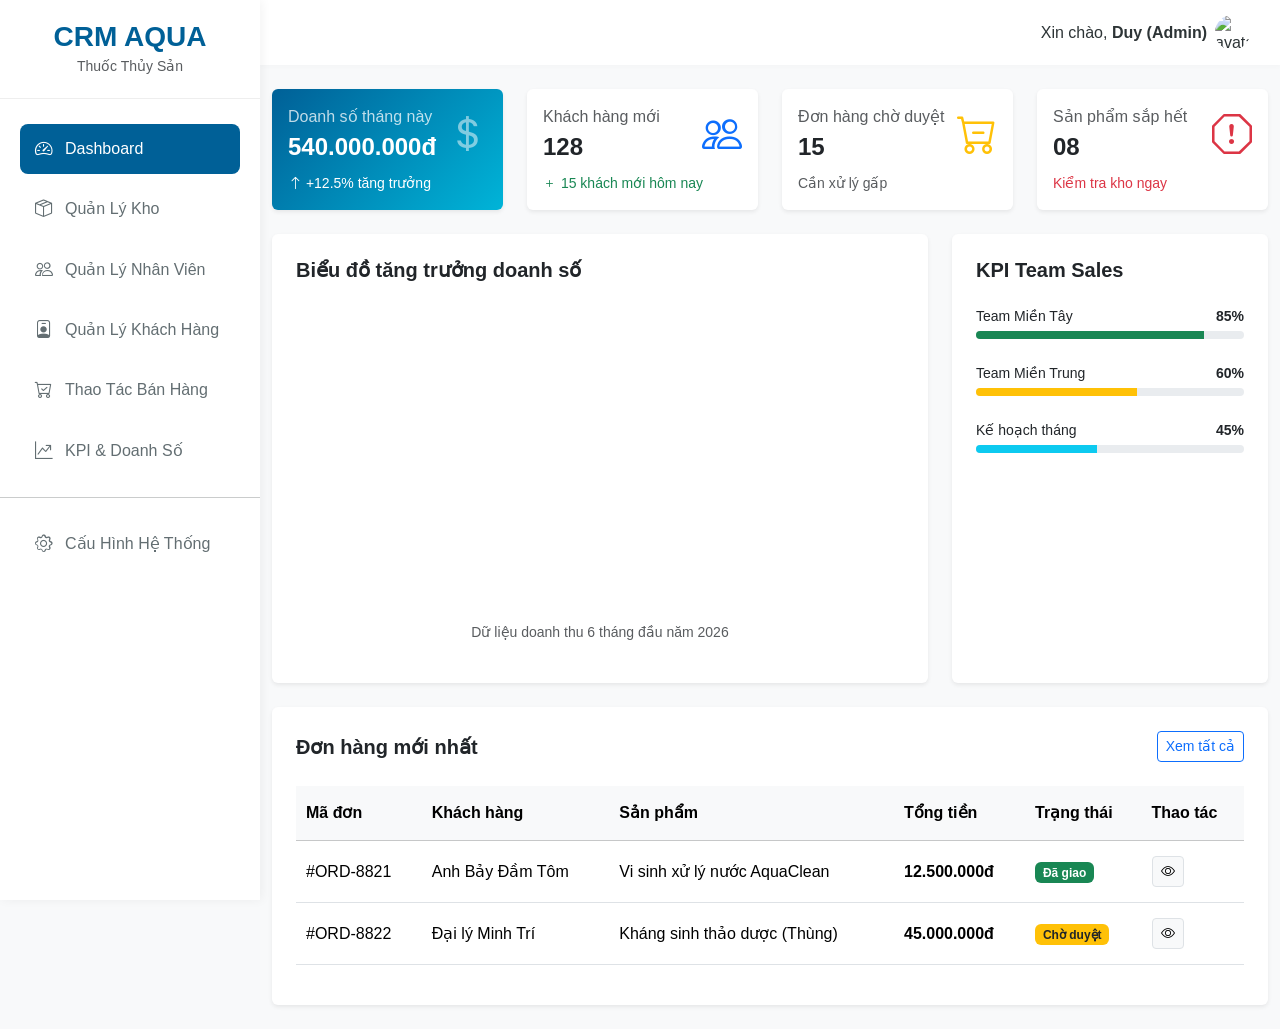
==== CRM_AQUA/index.html @ a815e549 "Giao Dien Ngay 1" ====
<!DOCTYPE html>
<html lang="en">

<head>
    <meta charset="UTF-8">
    <meta name="viewport" content="width=device-width, initial-scale=1.0">
    <title>CRM AQUA - Dashboard</title>

    <!-- Bootstrap 5 CSS & Icon -->
    <link href="https://cdn.jsdelivr.net/npm/bootstrap@5.3.0/dist/css/bootstrap.min.css" rel="stylesheet">
    <link rel="stylesheet" href="https://cdn.jsdelivr.net/npm/bootstrap-icons@1.11.1/font/bootstrap-icons.css">
    <script src="https://cdn.jsdelivr.net/npm/chart.js"></script>
    <link rel="stylesheet" href="assets/css/style.css">
</head>

<body>

    <!-- Container để Autoload Sidebar -->
    <div id="sidebar-container"></div>

    <main class="main-content">
        <div id="header-container"></div>

        <div class="container-fluid py-4">
            <!-- Hàng 1: Thống kê nhanh (Stats Cards) -->
            <div class="row">
                <div class="col-md-3 mb-4">
                    <div class="card border-0 shadow-sm p-3 bg-aqua-gradient text-white">
                        <div class="d-flex justify-content-between">
                            <div>
                                <p class="mb-1 opacity-75">Doanh số tháng này</p>
                                <h4 class="fw-bold mb-0">540.000.000đ</h4>
                            </div>
                            <div class="fs-1 opacity-50"><i class="bi bi-currency-dollar"></i></div>
                        </div>
                        <div class="mt-2 small"><i class="bi bi-arrow-up"></i> +12.5% tăng trưởng</div>
                    </div>
                </div>
                <div class="col-md-3 mb-4">
                    <div class="card border-0 shadow-sm p-3">
                        <div class="d-flex justify-content-between">
                            <div>
                                <p class="text-muted mb-1">Khách hàng mới</p>
                                <h4 class="fw-bold mb-0">128</h4>
                            </div>
                            <div class="text-primary fs-1"><i class="bi bi-people"></i></div>
                        </div>
                        <div class="mt-2 text-success small"><i class="bi bi-plus"></i> 15 khách mới hôm nay</div>
                    </div>
                </div>
                <div class="col-md-3 mb-4">
                    <div class="card border-0 shadow-sm p-3">
                        <div class="d-flex justify-content-between">
                            <div>
                                <p class="text-muted mb-1">Đơn hàng chờ duyệt</p>
                                <h4 class="fw-bold mb-0">15</h4>
                            </div>
                            <div class="text-warning fs-1"><i class="bi bi-cart-dash"></i></div>
                        </div>
                        <div class="mt-2 text-muted small">Cần xử lý gấp</div>
                    </div>
                </div>
                <div class="col-md-3 mb-4">
                    <div class="card border-0 shadow-sm p-3">
                        <div class="d-flex justify-content-between">
                            <div>
                                <p class="text-muted mb-1">Sản phẩm sắp hết</p>
                                <h4 class="fw-bold mb-0">08</h4>
                            </div>
                            <div class="text-danger fs-1"><i class="bi bi-exclamation-octagon"></i></div>
                        </div>
                        <div class="mt-2 text-danger small">Kiểm tra kho ngay</div>
                    </div>
                </div>
            </div>

            <!-- Hàng 2: Biểu đồ và Hoạt động gần đây -->
            <div class="row">
                <div class="col-lg-8 mb-4">
                    <div class="card border-0 shadow-sm p-4 h-100">
                        <h5 class="fw-bold mb-4">Biểu đồ tăng trưởng doanh số</h5>
                        <canvas id="salesChart"></canvas>
                        <p class="text-center mt-3 text-muted small">Dữ liệu doanh thu 6 tháng đầu năm 2026</p>
                    </div>
                </div>
                <div class="col-lg-4 mb-4">
                    <div class="card border-0 shadow-sm p-4 h-100">
                        <h5 class="fw-bold mb-4">KPI Team Sales</h5>
                        <div class="mb-4">
                            <div class="d-flex justify-content-between small mb-1">
                                <span>Team Miền Tây</span>
                                <span class="fw-bold">85%</span>
                            </div>
                            <div class="progress" style="height: 8px;">
                                <div class="progress-bar bg-success" style="width: 85%"></div>
                            </div>
                        </div>
                        <div class="mb-4">
                            <div class="d-flex justify-content-between small mb-1">
                                <span>Team Miền Trung</span>
                                <span class="fw-bold">60%</span>
                            </div>
                            <div class="progress" style="height: 8px;">
                                <div class="progress-bar bg-warning" style="width: 60%"></div>
                            </div>
                        </div>
                        <div class="mb-4">
                            <div class="d-flex justify-content-between small mb-1">
                                <span>Kế hoạch tháng</span>
                                <span class="fw-bold">45%</span>
                            </div>
                            <div class="progress" style="height: 8px;">
                                <div class="progress-bar bg-info" style="width: 45%"></div>
                            </div>
                        </div>
                    </div>
                </div>
            </div>

            <!-- Hàng 3: Bảng đơn hàng mới nhất -->
            <div class="row">
                <div class="col-12">
                    <div class="card border-0 shadow-sm p-4">
                        <div class="d-flex justify-content-between align-items-center mb-4">
                            <h5 class="fw-bold mb-0">Đơn hàng mới nhất</h5>
                            <button class="btn btn-sm btn-outline-primary">Xem tất cả</button>
                        </div>
                        <div class="table-responsive">
                            <table class="table table-hover align-middle">
                                <thead class="table-light">
                                    <tr>
                                        <th>Mã đơn</th>
                                        <th>Khách hàng</th>
                                        <th>Sản phẩm</th>
                                        <th>Tổng tiền</th>
                                        <th>Trạng thái</th>
                                        <th>Thao tác</th>
                                    </tr>
                                </thead>
                                <tbody>
                                    <tr>
                                        <td>#ORD-8821</td>
                                        <td>Anh Bảy Đầm Tôm</td>
                                        <td>Vi sinh xử lý nước AquaClean</td>
                                        <td class="fw-bold">12.500.000đ</td>
                                        <td><span class="badge bg-success">Đã giao</span></td>
                                        <td><button class="btn btn-sm btn-light border"><i
                                                    class="bi bi-eye"></i></button></td>
                                    </tr>
                                    <tr>
                                        <td>#ORD-8822</td>
                                        <td>Đại lý Minh Trí</td>
                                        <td>Kháng sinh thảo dược (Thùng)</td>
                                        <td class="fw-bold">45.000.000đ</td>
                                        <td><span class="badge bg-warning text-dark">Chờ duyệt</span></td>
                                        <td><button class="btn btn-sm btn-light border"><i
                                                    class="bi bi-eye"></i></button></td>
                                    </tr>
                                </tbody>
                            </table>
                        </div>
                    </div>
                </div>
            </div>
        </div>
    </main>
    <script src="https://cdn.jsdelivr.net/npm/bootstrap@5.3.0/dist/js/bootstrap.bundle.min.js"></script>
    <script type="module" src="assets/js/main.js"></script>
    <script src="assets/js/pages/dashboard.js"></script>
</body>

</html>
---- CRM_AQUA/assets/css/style.css ----
:root {
    --primary-color: #006097;
    --secondary-color: #00b4d8;
    --bg-light: #f8f9fa;
    --sidebar-width: 260px;
    --text-dark: #2d3436;
    --transition: all 0.3s ease;
}

body {
    font-family: 'Segoe UI', Tahoma, Geneva, Verdana, sans-serif;
    background-color: var(--bg-light);
    color: var(--text-dark);
    overflow-x: hidden;
}

.sidebar {
    width: var(--sidebar-width);
    height: 100vh;
    position: fixed;
    top: 0;
    left: 0;
    background: white;
    box-shadow: 2px 0 10px rgba(0,0,0,0.05);
    z-index: 1000;
    transition: var(--transition);
}

.sidebar-header {
    padding: 20px;
    text-align: center;
    border-bottom: 1px solid #eee;
}

.sidebar-header h3 {
    color: var(--primary-color);
    font-weight: 700;
    margin: 0;
}

.nav-list {
    padding: 20px 0;
    list-style: none;
}

.nav-item {
    padding: 5px 20px;
}

.nav-link {
    display: flex;
    align-items: center;
    padding: 12px 15px;
    color: #636e72;
    text-decoration: none;
    border-radius: 8px;
    transition: var(--transition);
}

.nav-link:hover, .nav-link.active {
    background: var(--primary-color);
    color: white !important;
}

.nav-link i {
    margin-right: 12px;
    font-size: 1.1rem;
}

.main-content {
    margin-left: var(--sidebar-width);
    min-height: 100vh;
    width: calc(100% - var(--sidebar-width));
    transition: var(--transition);
}

.top-header {
    background: white;
    padding: 15px 30px;
    display: flex;
    justify-content: space-between;
    align-items: center;
    box-shadow: 0 2px 5px rgba(0,0,0,0.02);
    position: sticky;
    top: 0;
    z-index: 999;
}

.bg-aqua-gradient {
    background: linear-gradient(135deg, #006097 0%, #00b4d8 100%);
}

.table-responsive {
    overflow-x: auto;
    -webkit-overflow-scrolling: touch;
}

.table {
    min-width: 900px;
}

.table td, .table th {
    white-space: nowrap;
    padding: 15px 10px;
}

.sidebar-overlay {
    position: fixed;
    top: 0;
    left: 0;
    width: 100vw;
    height: 100vh;
    background: rgba(0,0,0,0.5);
    z-index: 998;
    display: none;
}

.sidebar-overlay.show {
    display: block;
}

@media (max-width: 768px) {
    .sidebar {
        left: -100%;
    }
    .sidebar.show {
        left: 0;
    }
    .main-content {
        margin-left: 0;
        width: 100%;
    }
    .top-header {
        padding: 10px 15px;
    }
}

#salesChart {
    max-height: 300px !important;
    width: 100% !important;
}
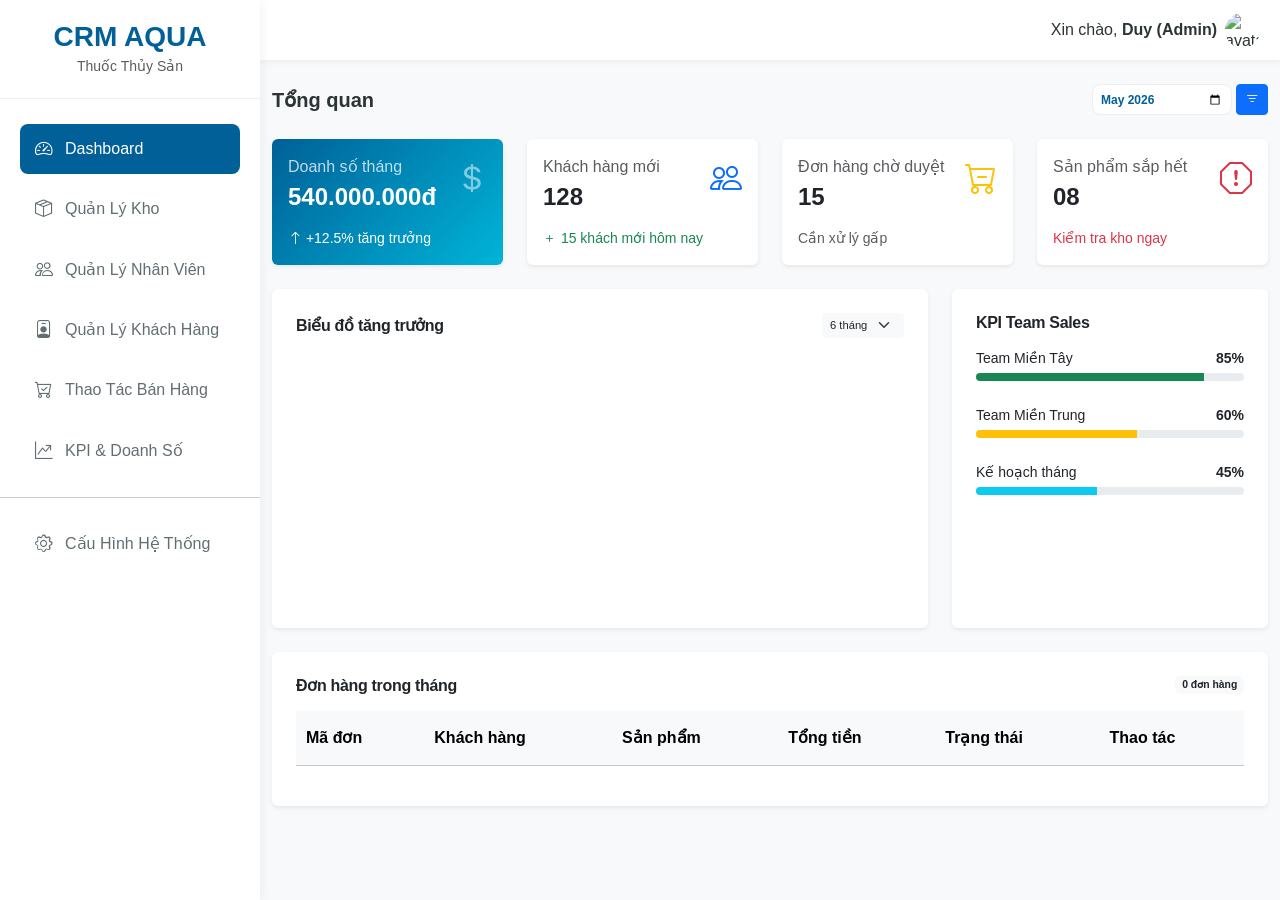
==== commit 314f048a: "Giao diện Ngày 1, xong phần dashboard" ====
--- a/CRM_AQUA/index.html
+++ b/CRM_AQUA/index.html
@@ -22,54 +22,73 @@
         <div id="header-container"></div>
 
         <div class="container-fluid py-4">
+            <div class="d-flex flex-wrap justify-content-between align-items-center mb-4 gap-2">
+                <h4 class="fw-bold mb-0 fs-5">Tổng quan</h4>
+                <div class="d-flex gap-1">
+                    <input type="month" class="form-control form-control-sm" id="globalMonthFilter" value="2026-05"
+                        style="max-width: 140px;">
+                    <button class="btn btn-sm btn-primary"><i class="bi bi-filter"></i></button>
+                </div>
+            </div>
             <!-- Hàng 1: Thống kê nhanh (Stats Cards) -->
             <div class="row">
+                <!-- Doanh số -->
                 <div class="col-md-3 mb-4">
-                    <div class="card border-0 shadow-sm p-3 bg-aqua-gradient text-white">
-                        <div class="d-flex justify-content-between">
+                    <div class="card border-0 shadow-sm p-3 bg-aqua-gradient text-white h-100">
+                        <div class="d-flex justify-content-between align-items-start">
                             <div>
-                                <p class="mb-1 opacity-75">Doanh số tháng này</p>
-                                <h4 class="fw-bold mb-0">540.000.000đ</h4>
+                                <p class="mb-1 opacity-75">Doanh số tháng</p>
+                                <h4 class="fw-bold mb-0" id="statRevenue">540.000.000đ</h4>
                             </div>
-                            <div class="fs-1 opacity-50"><i class="bi bi-currency-dollar"></i></div>
+                            <div class="fs-2 opacity-50"><i class="bi bi-currency-dollar"></i></div>
                         </div>
-                        <div class="mt-2 small"><i class="bi bi-arrow-up"></i> +12.5% tăng trưởng</div>
+                        <div class="mt-3 small" id="statRevenuePercent">
+                            <i class="bi bi-arrow-up"></i> +12.5% tăng trưởng
+                        </div>
                     </div>
                 </div>
+
+                <!-- Khách hàng -->
                 <div class="col-md-3 mb-4">
-                    <div class="card border-0 shadow-sm p-3">
-                        <div class="d-flex justify-content-between">
+                    <div class="card border-0 shadow-sm p-3 h-100">
+                        <div class="d-flex justify-content-between align-items-start">
                             <div>
                                 <p class="text-muted mb-1">Khách hàng mới</p>
                                 <h4 class="fw-bold mb-0">128</h4>
                             </div>
-                            <div class="text-primary fs-1"><i class="bi bi-people"></i></div>
+                            <div class="text-primary fs-2"><i class="bi bi-people"></i></div>
                         </div>
-                        <div class="mt-2 text-success small"><i class="bi bi-plus"></i> 15 khách mới hôm nay</div>
+                        <div class="mt-3 text-success small">
+                            <i class="bi bi-plus"></i> 15 khách mới hôm nay
+                        </div>
                     </div>
                 </div>
+
+                <!-- Đơn hàng -->
                 <div class="col-md-3 mb-4">
-                    <div class="card border-0 shadow-sm p-3">
-                        <div class="d-flex justify-content-between">
+                    <div class="card border-0 shadow-sm p-3 h-100">
+                        <div class="d-flex justify-content-between align-items-start">
                             <div>
                                 <p class="text-muted mb-1">Đơn hàng chờ duyệt</p>
                                 <h4 class="fw-bold mb-0">15</h4>
                             </div>
-                            <div class="text-warning fs-1"><i class="bi bi-cart-dash"></i></div>
+                            <div class="text-warning fs-2"><i class="bi bi-cart-dash"></i></div>
                         </div>
-                        <div class="mt-2 text-muted small">Cần xử lý gấp</div>
+                        <div class="mt-3 text-muted small">Cần xử lý gấp</div>
                     </div>
                 </div>
+
+                <!-- Sản phẩm -->
                 <div class="col-md-3 mb-4">
-                    <div class="card border-0 shadow-sm p-3">
-                        <div class="d-flex justify-content-between">
+                    <div class="card border-0 shadow-sm p-3 h-100">
+                        <div class="d-flex justify-content-between align-items-start">
                             <div>
                                 <p class="text-muted mb-1">Sản phẩm sắp hết</p>
                                 <h4 class="fw-bold mb-0">08</h4>
                             </div>
-                            <div class="text-danger fs-1"><i class="bi bi-exclamation-octagon"></i></div>
+                            <div class="text-danger fs-2"><i class="bi bi-exclamation-octagon"></i></div>
                         </div>
-                        <div class="mt-2 text-danger small">Kiểm tra kho ngay</div>
+                        <div class="mt-3 text-danger small">Kiểm tra kho ngay</div>
                     </div>
                 </div>
             </div>
@@ -77,15 +96,22 @@
             <!-- Hàng 2: Biểu đồ và Hoạt động gần đây -->
             <div class="row">
                 <div class="col-lg-8 mb-4">
-                    <div class="card border-0 shadow-sm p-4 h-100">
-                        <h5 class="fw-bold mb-4">Biểu đồ tăng trưởng doanh số</h5>
-                        <canvas id="salesChart"></canvas>
-                        <p class="text-center mt-3 text-muted small">Dữ liệu doanh thu 6 tháng đầu năm 2026</p>
+                    <div class="card border-0 shadow-sm p-3 p-md-4 h-100">
+                        <div class="d-flex justify-content-between align-items-center mb-3">
+                            <h6 class="fw-bold mb-0 text-dark">Biểu đồ tăng trưởng</h6>
+                            <select class="form-select form-select-sm border-0 bg-light"
+                                style="width: auto; font-size: 0.7rem;">
+                                <option>6 tháng</option>
+                            </select>
+                        </div>
+                        <div class="chart-container" style="height:250px;">
+                            <canvas id="salesChart"></canvas>
+                        </div>
                     </div>
                 </div>
                 <div class="col-lg-4 mb-4">
-                    <div class="card border-0 shadow-sm p-4 h-100">
-                        <h5 class="fw-bold mb-4">KPI Team Sales</h5>
+                    <div class="card border-0 shadow-sm p-3 p-md-4 h-100">
+                        <h6 class="fw-bold mb-3 text-dark">KPI Team Sales</h6>
                         <div class="mb-4">
                             <div class="d-flex justify-content-between small mb-1">
                                 <span>Team Miền Tây</span>
@@ -120,10 +146,11 @@
             <!-- Hàng 3: Bảng đơn hàng mới nhất -->
             <div class="row">
                 <div class="col-12">
-                    <div class="card border-0 shadow-sm p-4">
-                        <div class="d-flex justify-content-between align-items-center mb-4">
-                            <h5 class="fw-bold mb-0">Đơn hàng mới nhất</h5>
-                            <button class="btn btn-sm btn-outline-primary">Xem tất cả</button>
+                    <div class="card border-0 shadow-sm p-3 p-md-4">
+                        <div class="d-flex justify-content-between align-items-center mb-3">
+                            <h6 class="fw-bold mb-0 text-dark">Đơn hàng trong tháng</h6>
+                            <span id="orderTableCount" class="badge bg-light text-dark border-0"
+                                style="font-size: 0.65rem;">0 đơn hàng</span>
                         </div>
                         <div class="table-responsive">
                             <table class="table table-hover align-middle">
@@ -137,25 +164,8 @@
                                         <th>Thao tác</th>
                                     </tr>
                                 </thead>
-                                <tbody>
-                                    <tr>
-                                        <td>#ORD-8821</td>
-                                        <td>Anh Bảy Đầm Tôm</td>
-                                        <td>Vi sinh xử lý nước AquaClean</td>
-                                        <td class="fw-bold">12.500.000đ</td>
-                                        <td><span class="badge bg-success">Đã giao</span></td>
-                                        <td><button class="btn btn-sm btn-light border"><i
-                                                    class="bi bi-eye"></i></button></td>
-                                    </tr>
-                                    <tr>
-                                        <td>#ORD-8822</td>
-                                        <td>Đại lý Minh Trí</td>
-                                        <td>Kháng sinh thảo dược (Thùng)</td>
-                                        <td class="fw-bold">45.000.000đ</td>
-                                        <td><span class="badge bg-warning text-dark">Chờ duyệt</span></td>
-                                        <td><button class="btn btn-sm btn-light border"><i
-                                                    class="bi bi-eye"></i></button></td>
-                                    </tr>
+                                <tbody id="orderTableBody">
+                                    <!-- Dữ liệu tự động đổ vào đây -->
                                 </tbody>
                             </table>
                         </div>
@@ -164,6 +174,8 @@
             </div>
         </div>
     </main>
+    <!-- Dưới cùng file index.html -->
+    <script src="https://cdn.jsdelivr.net/npm/chart.js"></script>
     <script src="https://cdn.jsdelivr.net/npm/bootstrap@5.3.0/dist/js/bootstrap.bundle.min.js"></script>
     <script type="module" src="assets/js/main.js"></script>
     <script src="assets/js/pages/dashboard.js"></script>
--- a/CRM_AQUA/assets/css/style.css
+++ b/CRM_AQUA/assets/css/style.css
@@ -1,141 +1,219 @@
 :root {
-    --primary-color: #006097;
-    --secondary-color: #00b4d8;
-    --bg-light: #f8f9fa;
-    --sidebar-width: 260px;
-    --text-dark: #2d3436;
-    --transition: all 0.3s ease;
+  --primary-color: #006097;
+  --secondary-color: #00b4d8;
+  --bg-light: #f8f9fa;
+  --sidebar-width: 260px;
+  --text-dark: #2d3436;
+  --transition: all 0.3s ease;
 }
 
 body {
-    font-family: 'Segoe UI', Tahoma, Geneva, Verdana, sans-serif;
-    background-color: var(--bg-light);
-    color: var(--text-dark);
-    overflow-x: hidden;
+  font-family: "Segoe UI", Tahoma, Geneva, Verdana, sans-serif;
+  background-color: var(--bg-light);
+  color: var(--text-dark);
+  overflow-x: hidden;
 }
 
 .sidebar {
-    width: var(--sidebar-width);
-    height: 100vh;
-    position: fixed;
-    top: 0;
+  width: var(--sidebar-width);
+  height: 100vh;
+  position: fixed;
+  top: 0;
+  left: 0;
+  background: white;
+  box-shadow: 2px 0 10px rgba(0, 0, 0, 0.05);
+  z-index: 2000;
+  transition: var(--transition);
+}
+
+.sidebar-header {
+  padding: 20px;
+  text-align: center;
+  border-bottom: 1px solid #eee;
+}
+
+.sidebar-header h3 {
+  color: var(--primary-color);
+  font-weight: 700;
+  margin: 0;
+}
+
+.nav-list {
+  padding: 20px 0;
+  list-style: none;
+}
+
+.nav-item {
+  padding: 5px 20px;
+}
+
+.nav-link {
+  display: flex;
+  align-items: center;
+  padding: 12px 15px;
+  color: #636e72;
+  text-decoration: none;
+  border-radius: 8px;
+  transition: var(--transition);
+}
+
+.nav-link:hover,
+.nav-link.active {
+  background: var(--primary-color);
+  color: white !important;
+}
+
+.nav-link i {
+  margin-right: 12px;
+  font-size: 1.1rem;
+}
+
+.main-content {
+  margin-left: var(--sidebar-width);
+  min-height: 100vh;
+  width: calc(100% - var(--sidebar-width));
+  transition: var(--transition);
+}
+
+.top-header {
+  background: white;
+  padding: 15px 30px;
+  display: flex;
+  justify-content: space-between;
+  align-items: center;
+  box-shadow: 0 2px 5px rgba(0, 0, 0, 0.02);
+  position: sticky;
+  top: 0;
+  z-index: 999;
+}
+
+.bg-aqua-gradient {
+  background: linear-gradient(135deg, #006097 0%, #00b4d8 100%);
+}
+
+.table-responsive {
+  overflow-x: auto;
+  -webkit-overflow-scrolling: touch;
+}
+
+.table {
+  min-width: 900px;
+}
+
+.table td,
+.table th {
+  white-space: nowrap;
+  padding: 15px 10px;
+}
+
+.sidebar-overlay {
+  position: fixed;
+  top: 0;
+  left: 0;
+  width: 100vw;
+  height: 100vh;
+  background: rgba(0, 0, 0, 0.5);
+  z-index: 1500;
+  display: none;
+}
+
+.sidebar-overlay.show {
+  display: block;
+}
+
+@media (max-width: 768px) {
+  .sidebar {
+    left: -100%;
+  }
+
+  .sidebar.show {
     left: 0;
-    background: white;
-    box-shadow: 2px 0 10px rgba(0,0,0,0.05);
-    z-index: 1000;
-    transition: var(--transition);
-}
-
-.sidebar-header {
-    padding: 20px;
-    text-align: center;
-    border-bottom: 1px solid #eee;
-}
-
-.sidebar-header h3 {
-    color: var(--primary-color);
-    font-weight: 700;
-    margin: 0;
-}
-
-.nav-list {
-    padding: 20px 0;
-    list-style: none;
-}
-
-.nav-item {
-    padding: 5px 20px;
-}
-
-.nav-link {
-    display: flex;
-    align-items: center;
-    padding: 12px 15px;
-    color: #636e72;
-    text-decoration: none;
-    border-radius: 8px;
-    transition: var(--transition);
-}
-
-.nav-link:hover, .nav-link.active {
-    background: var(--primary-color);
-    color: white !important;
-}
-
-.nav-link i {
-    margin-right: 12px;
-    font-size: 1.1rem;
+  }
+
+  .main-content {
+    margin-left: 0;
+    width: 100%;
+  }
+
+  .top-header {
+    padding: 10px 15px;
+  }
+}
+
+#salesChart {
+  max-height: 300px !important;
+  width: 100% !important;
+}
+
+input[type="month"].form-control {
+  border-radius: 8px;
+  border: 1px solid #eee;
+  padding: 5px 15px;
+  color: var(--primary-color);
+  font-weight: 600;
+}
+
+input[type="month"]:focus {
+  border-color: var(--primary-color);
+  box-shadow: none;
+}
+
+#header-container {
+  position: sticky;
+  top: 0;
+  z-index: 1000;
+  background: white;
+}
+
+.top-header {
+  background: white;
+  padding: 10px 20px;
+  display: flex;
+  justify-content: space-between;
+  align-items: center;
+  box-shadow: 0 2px 5px rgba(0, 0, 0, 0.05);
+  height: 60px;
 }
 
 .main-content {
-    margin-left: var(--sidebar-width);
-    min-height: 100vh;
-    width: calc(100% - var(--sidebar-width));
-    transition: var(--transition);
-}
-
-.top-header {
-    background: white;
-    padding: 15px 30px;
-    display: flex;
-    justify-content: space-between;
-    align-items: center;
-    box-shadow: 0 2px 5px rgba(0,0,0,0.02);
-    position: sticky;
-    top: 0;
-    z-index: 999;
-}
-
-.bg-aqua-gradient {
-    background: linear-gradient(135deg, #006097 0%, #00b4d8 100%);
-}
-
-.table-responsive {
-    overflow-x: auto;
-    -webkit-overflow-scrolling: touch;
-}
-
-.table {
-    min-width: 900px;
-}
-
-.table td, .table th {
-    white-space: nowrap;
-    padding: 15px 10px;
-}
-
-.sidebar-overlay {
-    position: fixed;
-    top: 0;
-    left: 0;
-    width: 100vw;
-    height: 100vh;
-    background: rgba(0,0,0,0.5);
-    z-index: 998;
-    display: none;
-}
-
-.sidebar-overlay.show {
-    display: block;
+  margin-left: var(--sidebar-width);
+  min-height: 100vh;
+  display: flex;
+  flex-direction: column;
+}
+
+input[type="month"].form-control-sm {
+  font-size: 0.75rem;
+  padding: 2px 8px;
+  height: 31px;
 }
 
 @media (max-width: 768px) {
-    .sidebar {
-        left: -100%;
-    }
-    .sidebar.show {
-        left: 0;
-    }
-    .main-content {
-        margin-left: 0;
-        width: 100%;
-    }
-    .top-header {
-        padding: 10px 15px;
-    }
-}
-
-#salesChart {
-    max-height: 300px !important;
-    width: 100% !important;
+  .main-content {
+    margin-left: 0;
+    width: 100%;
+  }
+
+  h4.fs-5 {
+    font-size: 1.1rem !important;
+  }
+}
+
+h6.fw-bold {
+  letter-spacing: -0.02em;
+  color: #2d3436;
+}
+
+@media (max-width: 768px) {
+  .card {
+    padding: 15px !important;
+  }
+
+  .chart-container {
+    height: 200px !important;
+  }
+
+  h6 {
+    font-size: 0.9rem !important;
+  }
 }
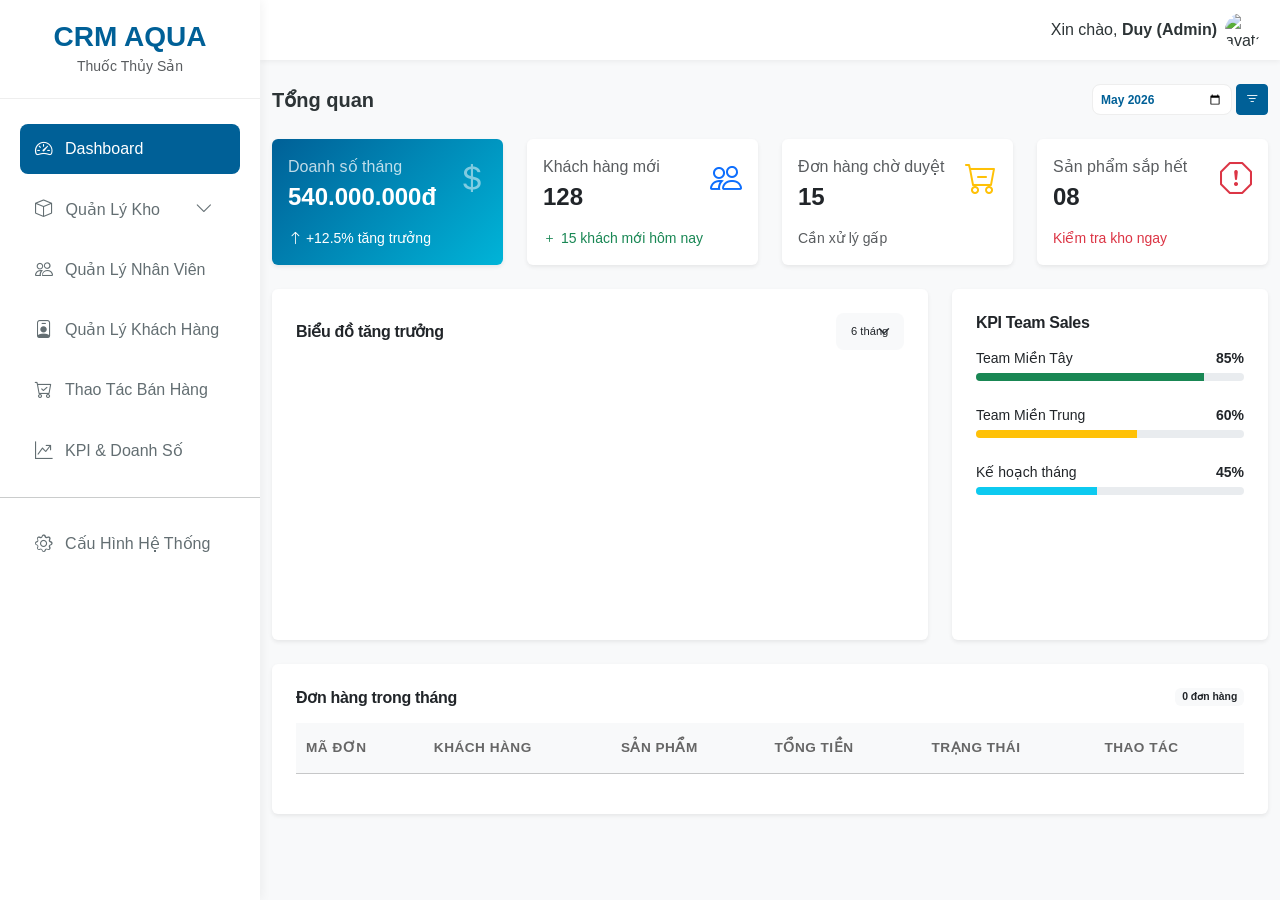
==== commit b064310e: "Giao diện ngày 2 - quản lý kho, lịch sử kho" ====
--- a/CRM_AQUA/index.html
+++ b/CRM_AQUA/index.html
@@ -5,8 +5,6 @@
     <meta charset="UTF-8">
     <meta name="viewport" content="width=device-width, initial-scale=1.0">
     <title>CRM AQUA - Dashboard</title>
-
-    <!-- Bootstrap 5 CSS & Icon -->
     <link href="https://cdn.jsdelivr.net/npm/bootstrap@5.3.0/dist/css/bootstrap.min.css" rel="stylesheet">
     <link rel="stylesheet" href="https://cdn.jsdelivr.net/npm/bootstrap-icons@1.11.1/font/bootstrap-icons.css">
     <script src="https://cdn.jsdelivr.net/npm/chart.js"></script>
@@ -14,8 +12,6 @@
 </head>
 
 <body>
-
-    <!-- Container để Autoload Sidebar -->
     <div id="sidebar-container"></div>
 
     <main class="main-content">
@@ -30,9 +26,8 @@
                     <button class="btn btn-sm btn-primary"><i class="bi bi-filter"></i></button>
                 </div>
             </div>
-            <!-- Hàng 1: Thống kê nhanh (Stats Cards) -->
+
             <div class="row">
-                <!-- Doanh số -->
                 <div class="col-md-3 mb-4">
                     <div class="card border-0 shadow-sm p-3 bg-aqua-gradient text-white h-100">
                         <div class="d-flex justify-content-between align-items-start">
@@ -48,7 +43,6 @@
                     </div>
                 </div>
 
-                <!-- Khách hàng -->
                 <div class="col-md-3 mb-4">
                     <div class="card border-0 shadow-sm p-3 h-100">
                         <div class="d-flex justify-content-between align-items-start">
@@ -64,7 +58,6 @@
                     </div>
                 </div>
 
-                <!-- Đơn hàng -->
                 <div class="col-md-3 mb-4">
                     <div class="card border-0 shadow-sm p-3 h-100">
                         <div class="d-flex justify-content-between align-items-start">
@@ -78,7 +71,6 @@
                     </div>
                 </div>
 
-                <!-- Sản phẩm -->
                 <div class="col-md-3 mb-4">
                     <div class="card border-0 shadow-sm p-3 h-100">
                         <div class="d-flex justify-content-between align-items-start">
@@ -93,7 +85,6 @@
                 </div>
             </div>
 
-            <!-- Hàng 2: Biểu đồ và Hoạt động gần đây -->
             <div class="row">
                 <div class="col-lg-8 mb-4">
                     <div class="card border-0 shadow-sm p-3 p-md-4 h-100">
@@ -143,7 +134,6 @@
                 </div>
             </div>
 
-            <!-- Hàng 3: Bảng đơn hàng mới nhất -->
             <div class="row">
                 <div class="col-12">
                     <div class="card border-0 shadow-sm p-3 p-md-4">
@@ -165,7 +155,6 @@
                                     </tr>
                                 </thead>
                                 <tbody id="orderTableBody">
-                                    <!-- Dữ liệu tự động đổ vào đây -->
                                 </tbody>
                             </table>
                         </div>
@@ -174,7 +163,7 @@
             </div>
         </div>
     </main>
-    <!-- Dưới cùng file index.html -->
+
     <script src="https://cdn.jsdelivr.net/npm/chart.js"></script>
     <script src="https://cdn.jsdelivr.net/npm/bootstrap@5.3.0/dist/js/bootstrap.bundle.min.js"></script>
     <script type="module" src="assets/js/main.js"></script>
--- a/CRM_AQUA/assets/css/style.css
+++ b/CRM_AQUA/assets/css/style.css
@@ -5,6 +5,7 @@
   --sidebar-width: 260px;
   --text-dark: #2d3436;
   --transition: all 0.3s ease;
+  --aqua-color: #006097;
 }
 
 body {
@@ -12,6 +13,23 @@
   background-color: var(--bg-light);
   color: var(--text-dark);
   overflow-x: hidden;
+}
+
+#header-container {
+  position: sticky;
+  top: 0;
+  z-index: 1000;
+  background: white;
+}
+
+.top-header {
+  background: white;
+  padding: 10px 20px;
+  display: flex;
+  justify-content: space-between;
+  align-items: center;
+  box-shadow: 0 2px 5px rgba(0, 0, 0, 0.05);
+  height: 60px;
 }
 
 .sidebar {
@@ -22,7 +40,7 @@
   left: 0;
   background: white;
   box-shadow: 2px 0 10px rgba(0, 0, 0, 0.05);
-  z-index: 2000;
+  z-index: 1040;
   transition: var(--transition);
 }
 
@@ -68,23 +86,50 @@
   font-size: 1.1rem;
 }
 
+.nav-link[aria-expanded="true"] .toggle-icon {
+  transform: rotate(180deg);
+}
+
+.nav-link .toggle-icon {
+  transition: transform 0.3s ease;
+}
+
+#inventoryMenu .nav-link {
+  color: #6c757d;
+  font-size: 14px;
+  padding-left: 10px;
+  display: flex;
+  align-items: center;
+}
+
+#inventoryMenu .nav-link:hover {
+  color: var(--aqua-color);
+}
+
+#inventoryMenu i {
+  min-width: 20px;
+}
+
 .main-content {
   margin-left: var(--sidebar-width);
   min-height: 100vh;
   width: calc(100% - var(--sidebar-width));
   transition: var(--transition);
+  display: flex;
+  flex-direction: column;
 }
 
 .top-header {
   background: white;
-  padding: 15px 30px;
+  padding: 10px 20px;
   display: flex;
   justify-content: space-between;
   align-items: center;
-  box-shadow: 0 2px 5px rgba(0, 0, 0, 0.02);
+  box-shadow: 0 2px 5px rgba(0, 0, 0, 0.05);
   position: sticky;
   top: 0;
   z-index: 999;
+  height: 60px;
 }
 
 .bg-aqua-gradient {
@@ -104,6 +149,13 @@
 .table th {
   white-space: nowrap;
   padding: 15px 10px;
+}
+
+.table th {
+  font-size: 0.85rem;
+  text-transform: uppercase;
+  letter-spacing: 0.5px;
+  color: #666;
 }
 
 .sidebar-overlay {
@@ -113,31 +165,12 @@
   width: 100vw;
   height: 100vh;
   background: rgba(0, 0, 0, 0.5);
-  z-index: 1500;
+  z-index: 1030;
   display: none;
 }
 
 .sidebar-overlay.show {
   display: block;
-}
-
-@media (max-width: 768px) {
-  .sidebar {
-    left: -100%;
-  }
-
-  .sidebar.show {
-    left: 0;
-  }
-
-  .main-content {
-    margin-left: 0;
-    width: 100%;
-  }
-
-  .top-header {
-    padding: 10px 15px;
-  }
 }
 
 #salesChart {
@@ -145,41 +178,16 @@
   width: 100% !important;
 }
 
-input[type="month"].form-control {
+input[type="month"].form-control,
+input[type="month"].form-control-sm {
   border-radius: 8px;
   border: 1px solid #eee;
-  padding: 5px 15px;
   color: var(--primary-color);
   font-weight: 600;
 }
 
-input[type="month"]:focus {
-  border-color: var(--primary-color);
-  box-shadow: none;
-}
-
-#header-container {
-  position: sticky;
-  top: 0;
-  z-index: 1000;
-  background: white;
-}
-
-.top-header {
-  background: white;
-  padding: 10px 20px;
-  display: flex;
-  justify-content: space-between;
-  align-items: center;
-  box-shadow: 0 2px 5px rgba(0, 0, 0, 0.05);
-  height: 60px;
-}
-
-.main-content {
-  margin-left: var(--sidebar-width);
-  min-height: 100vh;
-  display: flex;
-  flex-direction: column;
+input[type="month"].form-control {
+  padding: 5px 15px;
 }
 
 input[type="month"].form-control-sm {
@@ -188,32 +196,388 @@
   height: 31px;
 }
 
+input[type="month"]:focus,
+.form-control:focus,
+.form-select:focus {
+  border-color: var(--aqua-color);
+  box-shadow: 0 0 0 0.2rem rgba(0, 96, 151, 0.1);
+  outline: none;
+}
+
+h6.fw-bold {
+  letter-spacing: -0.02em;
+  color: #2d3436;
+}
+
+.modal-content {
+  border-radius: 15px;
+}
+
+.modal-header .btn-close {
+  font-size: 0.8rem;
+}
+
+.form-label {
+  color: #636e72;
+}
+
+.table-hover tbody tr:hover {
+  background-color: rgba(0, 96, 151, 0.02);
+}
+
+.nav-tabs .nav-link {
+  border: none;
+  color: #666;
+  margin-right: 20px;
+  padding-left: 0;
+  padding-right: 0;
+}
+
+.nav-tabs .nav-link.active {
+  background: none;
+  color: var(--aqua-color) !important;
+  border-bottom: 2px solid var(--aqua-color);
+}
+
+.border-dashed {
+  border-style: dashed !important;
+}
+
+.modal {
+  z-index: 1060 !important;
+}
+
+.modal-backdrop {
+  z-index: 1050 !important;
+}
+
+.modal-xl {
+  max-width: 1000px;
+}
+
+textarea.form-control:focus {
+  box-shadow: none;
+  border-color: #dee2e6;
+}
+
+.image-upload-main:hover,
+.image-upload-sub:hover {
+  border-color: var(--primary-color) !important;
+  background-color: rgba(0, 96, 151, 0.05) !important;
+}
+
+.image-upload-main i,
+.image-upload-sub i {
+  transition: var(--transition);
+}
+
+.image-upload-main:hover i,
+.image-upload-sub:hover i {
+  color: var(--primary-color) !important;
+}
+
+.text-aqua {
+  color: #006097 !important;
+}
+
+.border-aqua {
+  border-color: var(--aqua-color) !important;
+}
+
+.btn-outline-aqua {
+  border-color: #006097;
+  color: #006097;
+  background: transparent;
+  transition: all 0.2s;
+}
+
+.btn-outline-aqua:hover {
+  background-color: #006097;
+  color: white;
+}
+
+.btn-success,
+.btn-primary,
+.btn-aqua {
+  background-color: var(--aqua-color) !important;
+  border-color: var(--aqua-color) !important;
+  color: white;
+}
+
+.btn-success:hover,
+.btn-primary:hover,
+.btn-aqua:hover {
+  background-color: #004d7a !important;
+  border-color: #004d7a !important;
+  color: white;
+}
+
+.btn-light:hover .bi-eye {
+  color: #004d7a !important;
+}
+
+.form-control,
+.form-select {
+  border-radius: 8px;
+  padding: 10px 15px;
+}
+
+.ql-toolbar.ql-snow {
+  border-radius: 8px 8px 0 0 !important;
+  border-color: #eee !important;
+  background-color: #f8f9fa;
+}
+
+.ql-container.ql-snow {
+  border-radius: 0 0 8px 8px !important;
+  border-color: #eee !important;
+  font-family: inherit;
+  font-size: 14px;
+}
+
+.ql-snow.ql-toolbar button:hover .ql-stroke,
+.ql-snow.ql-toolbar button.ql-active .ql-stroke {
+  stroke: #006097 !important;
+}
+
+.ql-snow.ql-toolbar button:hover .ql-fill,
+.ql-snow.ql-toolbar button.ql-active .ql-fill {
+  fill: #006097 !important;
+}
+
+.text-nowrap {
+  white-space: nowrap !important;
+}
+
+.filter-input,
+.filter-btn {
+  height: 40px !important;
+  border-radius: 8px !important;
+}
+
+.filter-input {
+  font-size: 14px !important;
+}
+
+.filter-btn {
+  font-weight: 600;
+  font-size: 14px;
+}
+
+input[type="date"] {
+  padding: 0.375rem 0.75rem;
+}
+
+.pagination .page-link {
+  color: #006097 !important;
+  background-color: #fff !important;
+  border: 1px solid #dee2e6 !important;
+  padding: 5px 12px !important;
+  min-width: 32px;
+  height: 32px;
+  display: flex;
+  align-items: center;
+  justify-content: center;
+  border-radius: 6px !important;
+  margin-left: 4px;
+}
+
+.pagination .page-item.active .page-link {
+  color: #fff !important;
+  background-color: #006097 !important;
+  border-color: #006097 !important;
+}
+
+.pagination .page-link:hover {
+  background-color: #f8f9fa !important;
+}
+
+.card-footer {
+  margin-top: 10px;
+  padding-left: 1.25rem;
+  padding-right: 1.25rem;
+}
+
+.table-modal-fixed,
+.table-history-detail {
+  table-layout: fixed !important;
+  width: 100% !important;
+  margin-bottom: 0 !important;
+  border-collapse: collapse;
+}
+
+.table-history-detail {
+  min-width: 800px;
+}
+
+.table-modal-fixed td,
+.table-history-detail td {
+  padding: 10px 8px !important;
+  vertical-align: middle;
+}
+
+#detailHistoryModal .row.bg-light-subtle .col-6,
+#detailHistoryModal .row.bg-light-subtle .col-md-3 {
+  text-align: left !important;
+  display: flex;
+  flex-direction: column;
+  justify-content: flex-start;
+  align-items: flex-start !important;
+}
+
+#detailHistoryModal .row.bg-light-subtle .col-md-3 {
+  padding-left: 20px !important;
+  text-align: left !important;
+  display: flex;
+  flex-direction: column;
+  justify-content: center;
+}
+
+#detailHistoryModal .row.bg-light-subtle .col-md-3:first-child {
+  padding-left: 12px !important;
+}
+
+#detailHistoryModal .badge {
+  margin-left: 0 !important;
+  margin-top: 4px;
+  width: fit-content;
+}
+.col-sp-name,
+.col-p-name {
+  width: 35%;
+}
+.col-sp-qty,
+.col-p-qty {
+  width: 10%;
+}
+.col-sp-price,
+.col-p-price {
+  width: 18%;
+}
+.col-sp-total,
+.col-p-total {
+  width: 22%;
+}
+.col-p-discount {
+  width: 15%;
+}
+
+.text-truncate-row,
+.text-ellipsis,
+.truncate-text {
+  white-space: nowrap;
+  overflow: hidden;
+  text-overflow: ellipsis;
+  display: block;
+}
+
+.text-wrap-name,
+.text-truncate-2 {
+  white-space: normal !important;
+  display: -webkit-box;
+  -webkit-line-clamp: 2;
+  -webkit-box-orient: vertical;
+  overflow: hidden;
+  line-height: 1.3;
+  font-size: 14px;
+}
+
+.table-details-wrapper {
+  width: 100%;
+  overflow-x: auto !important;
+  display: block;
+  border: 1px solid #dee2e6;
+  border-radius: 8px;
+  background: #fff;
+  -webkit-overflow-scrolling: touch;
+}
+
+.table-details-wrapper::-webkit-scrollbar {
+  height: 6px;
+}
+
+.table-details-wrapper::-webkit-scrollbar-thumb {
+  background: #006097;
+  border-radius: 10px;
+}
+
+.summary-box,
+.payment-summary {
+  background-color: #fcfcfc;
+  border: 1px solid #eee;
+  border-radius: 8px;
+  padding: 20px;
+}
+
+.summary-item,
+.payment-row {
+  display: flex;
+  justify-content: space-between;
+  margin-bottom: 8px;
+}
+
+.grand-total,
+.payment-row.total {
+  border-top: 2px dashed #ddd;
+  padding-top: 15px;
+  margin-top: 15px;
+  color: #dc3545;
+}
+
 @media (max-width: 768px) {
+  .sidebar {
+    left: -100%;
+  }
+  .sidebar.show {
+    left: 0;
+  }
   .main-content {
     margin-left: 0;
     width: 100%;
   }
-
+  .top-header {
+    padding: 10px 15px;
+  }
   h4.fs-5 {
     font-size: 1.1rem !important;
   }
-}
-
-h6.fw-bold {
-  letter-spacing: -0.02em;
-  color: #2d3436;
-}
-
-@media (max-width: 768px) {
   .card {
     padding: 15px !important;
   }
-
   .chart-container {
     height: 200px !important;
   }
-
   h6 {
     font-size: 0.9rem !important;
   }
-}+
+  #detailHistoryModal {
+    font-size: 13px;
+  }
+  .modal-body {
+    padding: 15px !important;
+  }
+  .table-history-detail td {
+    white-space: nowrap;
+  }
+
+  #detailHistoryModal .row.bg-light-subtle .col-6 {
+    border-bottom: 1px solid #dee2e6;
+    padding-top: 10px;
+    padding-bottom: 10px;
+  }
+
+  #detailHistoryModal .row.bg-light-subtle .col-6:last-child,
+  #detailHistoryModal .row.bg-light-subtle .col-6:nth-last-child(2) {
+    border-bottom: none;
+  }
+
+  #detailHistoryModal .row.bg-light-subtle .col-6 {
+    padding-left: 15px !important;
+    margin-bottom: 10px;
+  }
+  #detailHistoryModal .border-end {
+    border-end: none !important;
+    border-right: none !important;
+  }
+}
